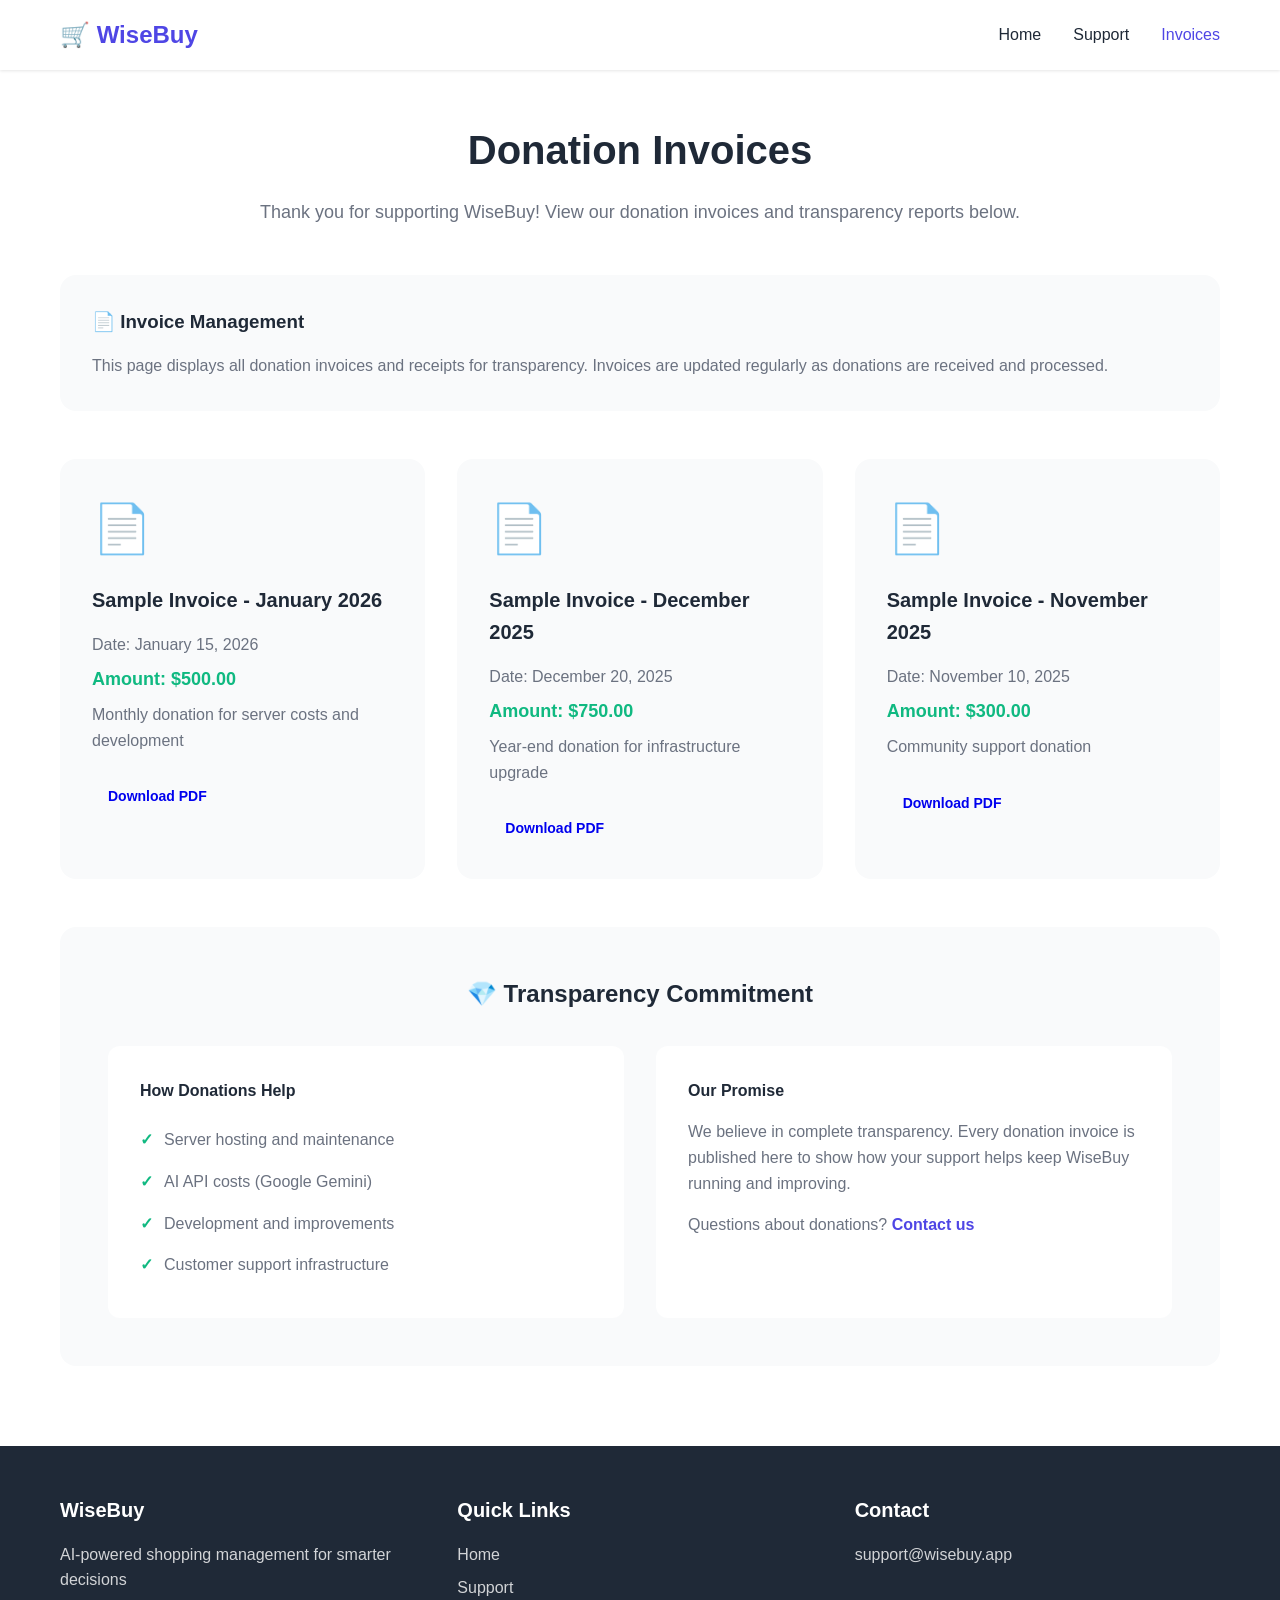
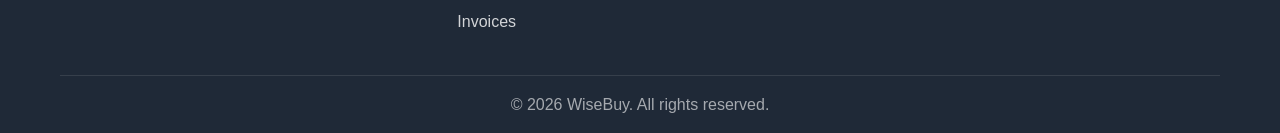
==== invoices.html @ 5c7bb7d7 "init commit" ====
<!DOCTYPE html>
<html lang="en">
<head>
    <meta charset="UTF-8">
    <meta name="viewport" content="width=device-width, initial-scale=1.0">
    <title>Donation Invoices - WiseBuy</title>
    <link rel="stylesheet" href="styles.css">
</head>
<body>
    <nav class="navbar">
        <div class="container">
            <div class="nav-brand">
                <h1>🛒 WiseBuy</h1>
            </div>
            <div class="nav-links">
                <a href="index.html">Home</a>
                <a href="support.html">Support</a>
                <a href="invoices.html" class="active">Invoices</a>
            </div>
        </div>
    </nav>

    <section class="invoices-section">
        <div class="container">
            <h1>Donation Invoices</h1>
            <p class="section-subtitle">Thank you for supporting WiseBuy! View our donation invoices and transparency reports below.</p>

            <div class="invoices-content">
                <div class="upload-section">
                    <div class="upload-info">
                        <h3>📄 Invoice Management</h3>
                        <p>This page displays all donation invoices and receipts for transparency. Invoices are updated regularly as donations are received and processed.</p>
                    </div>
                </div>

                <div class="invoices-grid" id="invoicesGrid">
                    <!-- Sample invoice cards - replace with actual invoices -->
                    <div class="invoice-card">
                        <div class="invoice-icon">📄</div>
                        <h3>Sample Invoice - January 2026</h3>
                        <p class="invoice-date">Date: January 15, 2026</p>
                        <p class="invoice-amount">Amount: $500.00</p>
                        <p class="invoice-description">Monthly donation for server costs and development</p>
                        <a href="#" class="btn btn-small">Download PDF</a>
                    </div>

                    <div class="invoice-card">
                        <div class="invoice-icon">📄</div>
                        <h3>Sample Invoice - December 2025</h3>
                        <p class="invoice-date">Date: December 20, 2025</p>
                        <p class="invoice-amount">Amount: $750.00</p>
                        <p class="invoice-description">Year-end donation for infrastructure upgrade</p>
                        <a href="#" class="btn btn-small">Download PDF</a>
                    </div>

                    <div class="invoice-card">
                        <div class="invoice-icon">📄</div>
                        <h3>Sample Invoice - November 2025</h3>
                        <p class="invoice-date">Date: November 10, 2025</p>
                        <p class="invoice-amount">Amount: $300.00</p>
                        <p class="invoice-description">Community support donation</p>
                        <a href="#" class="btn btn-small">Download PDF</a>
                    </div>
                </div>

                <div class="transparency-section">
                    <h2>💎 Transparency Commitment</h2>
                    <div class="transparency-grid">
                        <div class="transparency-card">
                            <h4>How Donations Help</h4>
                            <ul>
                                <li>Server hosting and maintenance</li>
                                <li>AI API costs (Google Gemini)</li>
                                <li>Development and improvements</li>
                                <li>Customer support infrastructure</li>
                            </ul>
                        </div>
                        <div class="transparency-card">
                            <h4>Our Promise</h4>
                            <p>We believe in complete transparency. Every donation invoice is published here to show how your support helps keep WiseBuy running and improving.</p>
                            <p>Questions about donations? <a href="support.html">Contact us</a></p>
                        </div>
                    </div>
                </div>
            </div>
        </div>
    </section>

    <footer>
        <div class="container">
            <div class="footer-content">
                <div class="footer-section">
                    <h4>WiseBuy</h4>
                    <p>AI-powered shopping management for smarter decisions</p>
                </div>
                <div class="footer-section">
                    <h4>Quick Links</h4>
                    <a href="index.html">Home</a>
                    <a href="support.html">Support</a>
                    <a href="invoices.html">Invoices</a>
                </div>
                <div class="footer-section">
                    <h4>Contact</h4>
                    <p>support@wisebuy.app</p>
                </div>
            </div>
            <div class="footer-bottom">
                <p>&copy; 2026 WiseBuy. All rights reserved.</p>
            </div>
        </div>
    </footer>
</body>
</html>
---- styles.css ----
* {
    margin: 0;
    padding: 0;
    box-sizing: border-box;
}

:root {
    --primary-color: #4f46e5;
    --primary-dark: #4338ca;
    --secondary-color: #10b981;
    --text-dark: #1f2937;
    --text-light: #6b7280;
    --bg-light: #f9fafb;
    --bg-white: #ffffff;
    --border-color: #e5e7eb;
    --success-color: #10b981;
    --error-color: #ef4444;
}

body {
    font-family: -apple-system, BlinkMacSystemFont, 'Segoe UI', Roboto, 'Helvetica Neue', Arial, sans-serif;
    line-height: 1.6;
    color: var(--text-dark);
    background-color: var(--bg-white);
}

.container {
    max-width: 1200px;
    margin: 0 auto;
    padding: 0 20px;
}

/* Navigation */
.navbar {
    background-color: var(--bg-white);
    box-shadow: 0 1px 3px rgba(0, 0, 0, 0.1);
    position: sticky;
    top: 0;
    z-index: 100;
}

.navbar .container {
    display: flex;
    justify-content: space-between;
    align-items: center;
    padding: 1rem 20px;
}

.nav-brand h1 {
    font-size: 1.5rem;
    color: var(--primary-color);
}

.nav-links {
    display: flex;
    gap: 2rem;
}

.nav-links a {
    text-decoration: none;
    color: var(--text-dark);
    font-weight: 500;
    transition: color 0.3s;
}

.nav-links a:hover,
.nav-links a.active {
    color: var(--primary-color);
}

/* Hero Section */
.hero {
    background: linear-gradient(135deg, var(--primary-color) 0%, var(--primary-dark) 100%);
    color: white;
    padding: 5rem 0;
    text-align: center;
}

.hero-content h1 {
    font-size: 3rem;
    margin-bottom: 1rem;
}

.tagline {
    font-size: 1.25rem;
    margin-bottom: 2rem;
    opacity: 0.95;
}

.hero-buttons {
    display: flex;
    gap: 1rem;
    justify-content: center;
    flex-wrap: wrap;
}

/* Buttons */
.btn {
    display: inline-block;
    padding: 0.75rem 1.5rem;
    border-radius: 0.5rem;
    text-decoration: none;
    font-weight: 600;
    transition: all 0.3s;
    border: none;
    cursor: pointer;
    font-size: 1rem;
}

.btn-primary {
    background-color: white;
    color: var(--primary-color);
}

.btn-primary:hover {
    transform: translateY(-2px);
    box-shadow: 0 4px 12px rgba(0, 0, 0, 0.15);
}

.btn-secondary {
    background-color: transparent;
    color: white;
    border: 2px solid white;
}

.btn-secondary:hover {
    background-color: white;
    color: var(--primary-color);
}

.btn-small {
    padding: 0.5rem 1rem;
    font-size: 0.875rem;
}

/* Features Section */
.features {
    padding: 5rem 0;
    background-color: var(--bg-white);
}

.features h2 {
    text-align: center;
    font-size: 2.5rem;
    margin-bottom: 3rem;
    color: var(--text-dark);
}

.feature-grid {
    display: grid;
    grid-template-columns: repeat(auto-fit, minmax(300px, 1fr));
    gap: 2rem;
}

.feature-card {
    padding: 2rem;
    background-color: var(--bg-light);
    border-radius: 1rem;
    transition: transform 0.3s, box-shadow 0.3s;
}

.feature-card:hover {
    transform: translateY(-5px);
    box-shadow: 0 10px 25px rgba(0, 0, 0, 0.1);
}

.feature-icon {
    font-size: 3rem;
    margin-bottom: 1rem;
}

.feature-card h3 {
    font-size: 1.5rem;
    margin-bottom: 1rem;
    color: var(--text-dark);
}

.feature-card p {
    color: var(--text-light);
}

/* Dashboard Preview */
.dashboard-preview {
    padding: 5rem 0;
    background-color: var(--bg-light);
}

.dashboard-preview h2 {
    text-align: center;
    font-size: 2.5rem;
    margin-bottom: 3rem;
    color: var(--text-dark);
}

.dashboard-mockup {
    background-color: var(--bg-white);
    border-radius: 1rem;
    padding: 2rem;
    box-shadow: 0 4px 6px rgba(0, 0, 0, 0.1);
}

.dashboard-header {
    margin-bottom: 2rem;
    border-bottom: 2px solid var(--border-color);
    padding-bottom: 1rem;
}

.dashboard-header h3 {
    font-size: 1.75rem;
    color: var(--text-dark);
}

.dashboard-header .date {
    color: var(--text-light);
    margin-top: 0.5rem;
}

.stats-grid {
    display: grid;
    grid-template-columns: repeat(auto-fit, minmax(200px, 1fr));
    gap: 1.5rem;
    margin-bottom: 2rem;
}

.stat-card {
    background-color: var(--bg-light);
    padding: 1.5rem;
    border-radius: 0.75rem;
    border-left: 4px solid var(--primary-color);
}

.stat-value {
    font-size: 2rem;
    font-weight: bold;
    color: var(--text-dark);
    margin-bottom: 0.5rem;
}

.stat-label {
    color: var(--text-light);
    font-size: 0.875rem;
    margin-bottom: 0.5rem;
}

.stat-change {
    font-size: 0.875rem;
    color: var(--text-light);
}

.stat-change.positive {
    color: var(--success-color);
}

.chart-placeholder {
    background: linear-gradient(135deg, var(--bg-light) 0%, var(--border-color) 100%);
    height: 300px;
    border-radius: 0.75rem;
    display: flex;
    align-items: center;
    justify-content: center;
    font-size: 1.5rem;
}

/* CTA Section */
.cta {
    padding: 5rem 0;
    background: linear-gradient(135deg, var(--primary-color) 0%, var(--primary-dark) 100%);
    color: white;
    text-align: center;
}

.cta h2 {
    font-size: 2.5rem;
    margin-bottom: 1rem;
}

.cta p {
    font-size: 1.25rem;
    margin-bottom: 2rem;
    opacity: 0.95;
}

.app-badges {
    display: flex;
    gap: 1rem;
    justify-content: center;
    flex-wrap: wrap;
}

.badge {
    background-color: white;
    color: var(--primary-color);
    padding: 1rem 2rem;
    border-radius: 0.75rem;
    font-weight: 600;
    font-size: 1.125rem;
}

/* Support Page */
.support-section {
    padding: 3rem 0 5rem;
}

.support-section h1 {
    font-size: 2.5rem;
    margin-bottom: 1rem;
    text-align: center;
}

.section-subtitle {
    text-align: center;
    color: var(--text-light);
    font-size: 1.125rem;
    margin-bottom: 3rem;
}

.support-content {
    display: grid;
    grid-template-columns: 1fr 1fr;
    gap: 3rem;
    margin-top: 2rem;
}

.contact-form-container {
    background-color: var(--bg-light);
    padding: 2rem;
    border-radius: 1rem;
}

.contact-form {
    display: flex;
    flex-direction: column;
    gap: 1.5rem;
}

.form-group {
    display: flex;
    flex-direction: column;
}

.form-group label {
    font-weight: 600;
    margin-bottom: 0.5rem;
    color: var(--text-dark);
}

.form-group input,
.form-group textarea {
    padding: 0.75rem;
    border: 1px solid var(--border-color);
    border-radius: 0.5rem;
    font-size: 1rem;
    font-family: inherit;
    transition: border-color 0.3s;
}

.form-group input:focus,
.form-group textarea:focus {
    outline: none;
    border-color: var(--primary-color);
}

.form-message {
    padding: 1.5rem;
    border-radius: 0.75rem;
    text-align: center;
}

.form-message.success {
    background-color: #d1fae5;
    color: #065f46;
}

.form-message.error {
    background-color: #fee2e2;
    color: #991b1b;
}

.form-message h3 {
    margin-bottom: 0.5rem;
}

.form-message a {
    color: inherit;
    font-weight: 600;
}

.support-info {
    display: flex;
    flex-direction: column;
    gap: 1.5rem;
}

.info-card {
    background-color: var(--bg-light);
    padding: 1.5rem;
    border-radius: 0.75rem;
}

.info-card h3 {
    margin-bottom: 1rem;
    color: var(--text-dark);
}

.info-card p {
    color: var(--text-light);
    margin-bottom: 0.5rem;
}

.contact-link {
    color: var(--primary-color);
    text-decoration: none;
    font-weight: 600;
}

.contact-link:hover {
    text-decoration: underline;
}

.faq-list {
    list-style: none;
    padding-left: 0;
}

.faq-list li {
    padding: 0.5rem 0;
    color: var(--text-light);
    border-bottom: 1px solid var(--border-color);
}

.faq-list li:last-child {
    border-bottom: none;
}

/* Invoices Page */
.invoices-section {
    padding: 3rem 0 5rem;
}

.invoices-section h1 {
    font-size: 2.5rem;
    margin-bottom: 1rem;
    text-align: center;
}

.invoices-content {
    margin-top: 2rem;
}

.upload-section {
    background-color: var(--bg-light);
    padding: 2rem;
    border-radius: 1rem;
    margin-bottom: 3rem;
}

.upload-info h3 {
    margin-bottom: 1rem;
    color: var(--text-dark);
}

.upload-info p {
    color: var(--text-light);
}

.invoices-grid {
    display: grid;
    grid-template-columns: repeat(auto-fill, minmax(300px, 1fr));
    gap: 2rem;
    margin-bottom: 3rem;
}

.invoice-card {
    background-color: var(--bg-light);
    padding: 2rem;
    border-radius: 1rem;
    transition: transform 0.3s, box-shadow 0.3s;
}

.invoice-card:hover {
    transform: translateY(-5px);
    box-shadow: 0 10px 25px rgba(0, 0, 0, 0.1);
}

.invoice-icon {
    font-size: 3rem;
    margin-bottom: 1rem;
}

.invoice-card h3 {
    font-size: 1.25rem;
    margin-bottom: 1rem;
    color: var(--text-dark);
}

.invoice-date,
.invoice-amount,
.invoice-description {
    color: var(--text-light);
    margin-bottom: 0.5rem;
}

.invoice-amount {
    font-weight: 600;
    color: var(--secondary-color);
    font-size: 1.125rem;
}

.invoice-card .btn {
    margin-top: 1rem;
}

.transparency-section {
    background-color: var(--bg-light);
    padding: 3rem;
    border-radius: 1rem;
}

.transparency-section h2 {
    text-align: center;
    margin-bottom: 2rem;
    color: var(--text-dark);
}

.transparency-grid {
    display: grid;
    grid-template-columns: repeat(auto-fit, minmax(300px, 1fr));
    gap: 2rem;
}

.transparency-card {
    background-color: var(--bg-white);
    padding: 2rem;
    border-radius: 0.75rem;
}

.transparency-card h4 {
    margin-bottom: 1rem;
    color: var(--text-dark);
}

.transparency-card ul {
    list-style: none;
    padding-left: 0;
}

.transparency-card ul li {
    padding: 0.5rem 0;
    color: var(--text-light);
    padding-left: 1.5rem;
    position: relative;
}

.transparency-card ul li:before {
    content: "✓";
    position: absolute;
    left: 0;
    color: var(--secondary-color);
    font-weight: bold;
}

.transparency-card p {
    color: var(--text-light);
    margin-bottom: 1rem;
}

.transparency-card a {
    color: var(--primary-color);
    text-decoration: none;
    font-weight: 600;
}

.transparency-card a:hover {
    text-decoration: underline;
}

/* Footer */
footer {
    background-color: var(--text-dark);
    color: white;
    padding: 3rem 0 1rem;
}

.footer-content {
    display: grid;
    grid-template-columns: repeat(auto-fit, minmax(250px, 1fr));
    gap: 2rem;
    margin-bottom: 2rem;
}

.footer-section h4 {
    margin-bottom: 1rem;
    font-size: 1.25rem;
}

.footer-section p {
    color: rgba(255, 255, 255, 0.8);
    margin-bottom: 0.5rem;
}

.footer-section a {
    display: block;
    color: rgba(255, 255, 255, 0.8);
    text-decoration: none;
    margin-bottom: 0.5rem;
    transition: color 0.3s;
}

.footer-section a:hover {
    color: white;
}

.footer-bottom {
    border-top: 1px solid rgba(255, 255, 255, 0.1);
    padding-top: 1rem;
    text-align: center;
    color: rgba(255, 255, 255, 0.6);
}

/* Responsive Design */
@media (max-width: 768px) {
    .hero-content h1 {
        font-size: 2rem;
    }

    .tagline {
        font-size: 1rem;
    }

    .features h2,
    .dashboard-preview h2,
    .cta h2 {
        font-size: 2rem;
    }

    .feature-grid {
        grid-template-columns: 1fr;
    }

    .stats-grid {
        grid-template-columns: 1fr;
    }

    .support-content {
        grid-template-columns: 1fr;
    }

    .nav-links {
        gap: 1rem;
    }

    .hero-buttons {
        flex-direction: column;
        align-items: center;
    }

    .btn {
        width: 100%;
        max-width: 300px;
        text-align: center;
    }
}
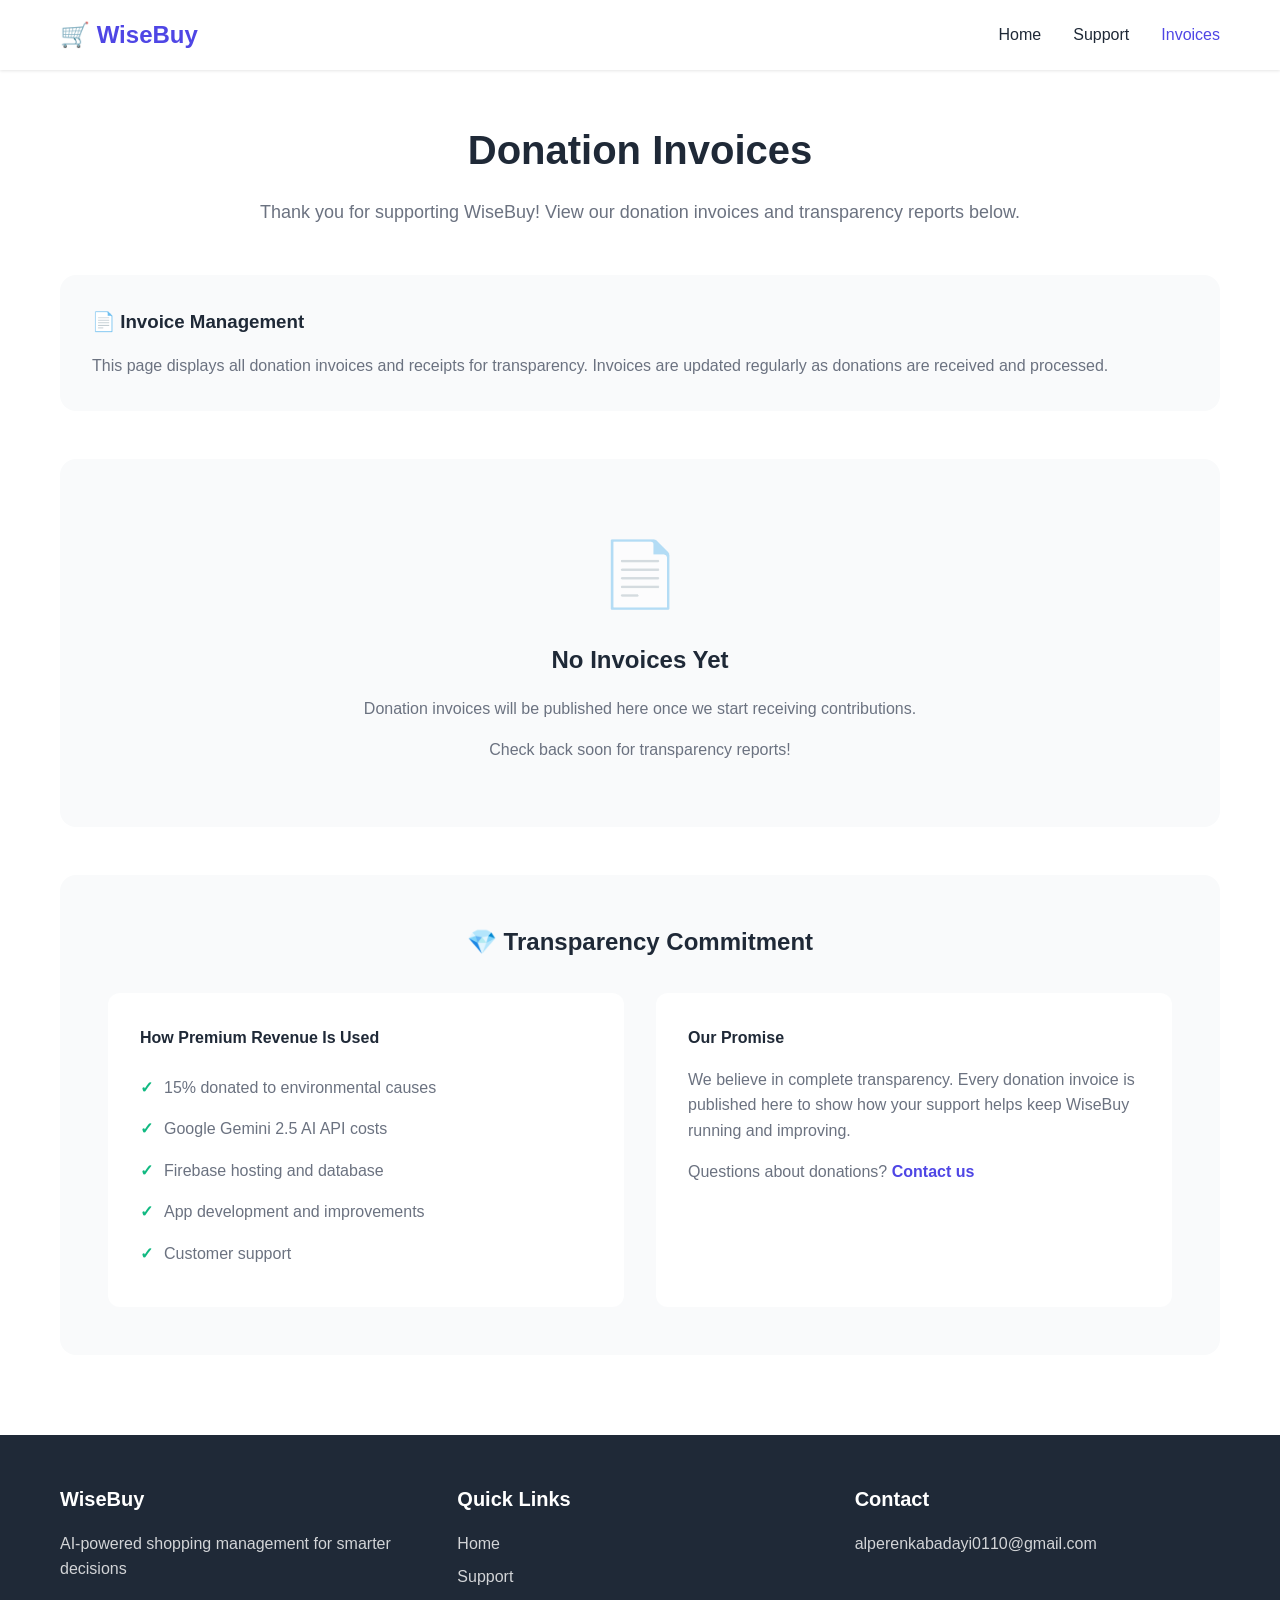
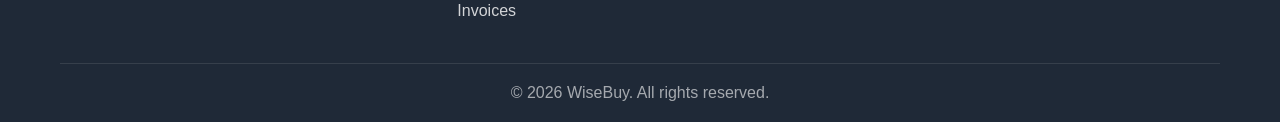
==== commit f6f95e51: "update website according to related data" ====
--- a/invoices.html
+++ b/invoices.html
@@ -34,47 +34,27 @@
                 </div>
 
                 <div class="invoices-grid" id="invoicesGrid">
-                    <!-- Sample invoice cards - replace with actual invoices -->
-                    <div class="invoice-card">
+                    <div class="no-invoices">
                         <div class="invoice-icon">📄</div>
-                        <h3>Sample Invoice - January 2026</h3>
-                        <p class="invoice-date">Date: January 15, 2026</p>
-                        <p class="invoice-amount">Amount: $500.00</p>
-                        <p class="invoice-description">Monthly donation for server costs and development</p>
-                        <a href="#" class="btn btn-small">Download PDF</a>
-                    </div>
-
-                    <div class="invoice-card">
-                        <div class="invoice-icon">📄</div>
-                        <h3>Sample Invoice - December 2025</h3>
-                        <p class="invoice-date">Date: December 20, 2025</p>
-                        <p class="invoice-amount">Amount: $750.00</p>
-                        <p class="invoice-description">Year-end donation for infrastructure upgrade</p>
-                        <a href="#" class="btn btn-small">Download PDF</a>
-                    </div>
-
-                    <div class="invoice-card">
-                        <div class="invoice-icon">📄</div>
-                        <h3>Sample Invoice - November 2025</h3>
-                        <p class="invoice-date">Date: November 10, 2025</p>
-                        <p class="invoice-amount">Amount: $300.00</p>
-                        <p class="invoice-description">Community support donation</p>
-                        <a href="#" class="btn btn-small">Download PDF</a>
+                        <h3>No Invoices Yet</h3>
+                        <p>Donation invoices will be published here once we start receiving contributions.</p>
+                        <p style="margin-top: 1rem; color: var(--text-light);">Check back soon for transparency reports!</p>
                     </div>
                 </div>
 
                 <div class="transparency-section">
                     <h2>💎 Transparency Commitment</h2>
                     <div class="transparency-grid">
-                        <div class="transparency-card">
-                            <h4>How Donations Help</h4>
-                            <ul>
-                                <li>Server hosting and maintenance</li>
-                                <li>AI API costs (Google Gemini)</li>
-                                <li>Development and improvements</li>
-                                <li>Customer support infrastructure</li>
-                            </ul>
-                        </div>
+                    <div class="transparency-card">
+                        <h4>How Premium Revenue Is Used</h4>
+                        <ul>
+                            <li>15% donated to environmental causes</li>
+                            <li>Google Gemini 2.5 AI API costs</li>
+                            <li>Firebase hosting and database</li>
+                            <li>App development and improvements</li>
+                            <li>Customer support</li>
+                        </ul>
+                    </div>
                         <div class="transparency-card">
                             <h4>Our Promise</h4>
                             <p>We believe in complete transparency. Every donation invoice is published here to show how your support helps keep WiseBuy running and improving.</p>
@@ -99,10 +79,10 @@
                     <a href="support.html">Support</a>
                     <a href="invoices.html">Invoices</a>
                 </div>
-                <div class="footer-section">
-                    <h4>Contact</h4>
-                    <p>support@wisebuy.app</p>
-                </div>
+                        <div class="footer-section">
+                            <h4>Contact</h4>
+                            <p>alperenkabadayi0110@gmail.com</p>
+                        </div>
             </div>
             <div class="footer-bottom">
                 <p>&copy; 2026 WiseBuy. All rights reserved.</p>
--- a/styles.css
+++ b/styles.css
@@ -574,6 +574,32 @@
     text-decoration: underline;
 }
 
+.no-invoices {
+    grid-column: 1 / -1;
+    text-align: center;
+    padding: 4rem 2rem;
+    background-color: var(--bg-light);
+    border-radius: 1rem;
+}
+
+.no-invoices .invoice-icon {
+    font-size: 4rem;
+    margin-bottom: 1rem;
+    opacity: 0.5;
+}
+
+.no-invoices h3 {
+    font-size: 1.5rem;
+    margin-bottom: 1rem;
+    color: var(--text-dark);
+}
+
+.no-invoices p {
+    color: var(--text-light);
+    max-width: 600px;
+    margin: 0 auto;
+}
+
 /* Footer */
 footer {
     background-color: var(--text-dark);
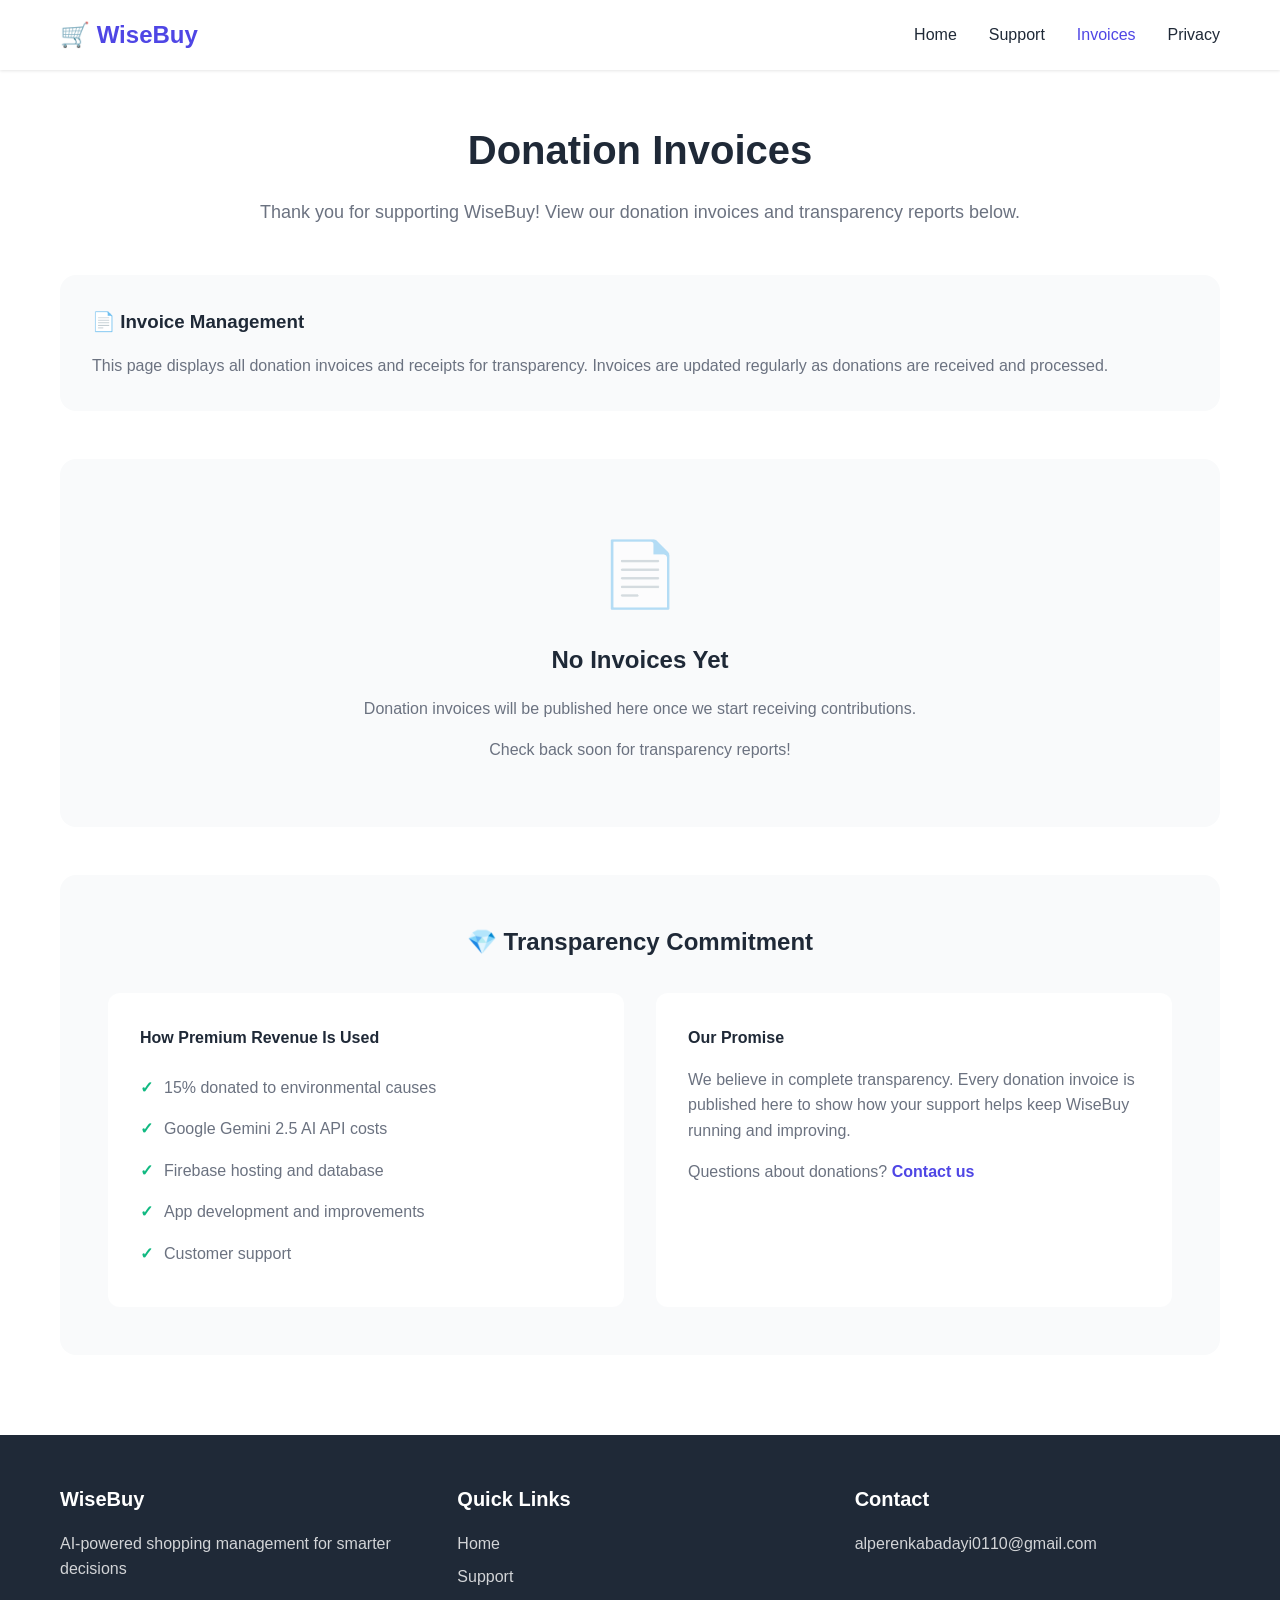
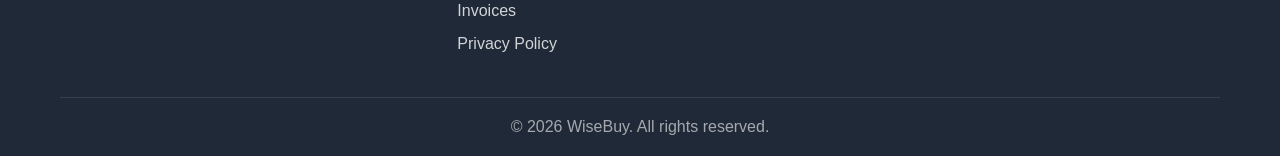
==== commit 4b8ef414: "add privacy policy page" ====
--- a/invoices.html
+++ b/invoices.html
@@ -16,6 +16,7 @@
                 <a href="index.html">Home</a>
                 <a href="support.html">Support</a>
                 <a href="invoices.html" class="active">Invoices</a>
+                <a href="privacy.html">Privacy</a>
             </div>
         </div>
     </nav>
@@ -78,6 +79,7 @@
                     <a href="index.html">Home</a>
                     <a href="support.html">Support</a>
                     <a href="invoices.html">Invoices</a>
+                    <a href="privacy.html">Privacy Policy</a>
                 </div>
                         <div class="footer-section">
                             <h4>Contact</h4>
--- a/styles.css
+++ b/styles.css
@@ -643,6 +643,94 @@
     color: rgba(255, 255, 255, 0.6);
 }
 
+/* Privacy Policy Styles */
+.page-header {
+    background: linear-gradient(135deg, #667eea 0%, #764ba2 100%);
+    color: white;
+    padding: 4rem 0 3rem;
+    text-align: center;
+}
+
+.page-header h1 {
+    font-size: 2.5rem;
+    margin-bottom: 0.5rem;
+}
+
+.page-header .subtitle {
+    font-size: 1rem;
+    opacity: 0.9;
+}
+
+.content-section {
+    padding: 3rem 0;
+    background: white;
+}
+
+.privacy-content {
+    max-width: 900px;
+    margin: 0 auto;
+    line-height: 1.8;
+}
+
+.privacy-section {
+    margin-bottom: 3rem;
+}
+
+.privacy-section h2 {
+    color: #667eea;
+    font-size: 1.75rem;
+    margin-bottom: 1rem;
+    padding-bottom: 0.5rem;
+    border-bottom: 2px solid #e0e7ff;
+}
+
+.privacy-section h3 {
+    color: #333;
+    font-size: 1.25rem;
+    margin: 1.5rem 0 0.75rem;
+}
+
+.privacy-section p {
+    color: #555;
+    margin-bottom: 1rem;
+}
+
+.privacy-section ul {
+    margin: 1rem 0;
+    padding-left: 2rem;
+}
+
+.privacy-section li {
+    color: #555;
+    margin-bottom: 0.5rem;
+}
+
+.privacy-section a {
+    color: #667eea;
+    text-decoration: none;
+    font-weight: 500;
+}
+
+.privacy-section a:hover {
+    text-decoration: underline;
+}
+
+.privacy-section strong {
+    color: #333;
+    font-weight: 600;
+}
+
+.contact-info {
+    background: #f8f9ff;
+    padding: 1.5rem;
+    border-radius: 8px;
+    border-left: 4px solid #667eea;
+}
+
+.contact-info p {
+    margin: 0.5rem 0;
+}
+
 /* Responsive Design */
 @media (max-width: 768px) {
     .hero-content h1 {
@@ -685,4 +773,16 @@
         max-width: 300px;
         text-align: center;
     }
-}
+
+    .page-header h1 {
+        font-size: 2rem;
+    }
+
+    .privacy-content {
+        padding: 0 1rem;
+    }
+
+    .privacy-section h2 {
+        font-size: 1.5rem;
+    }
+}
